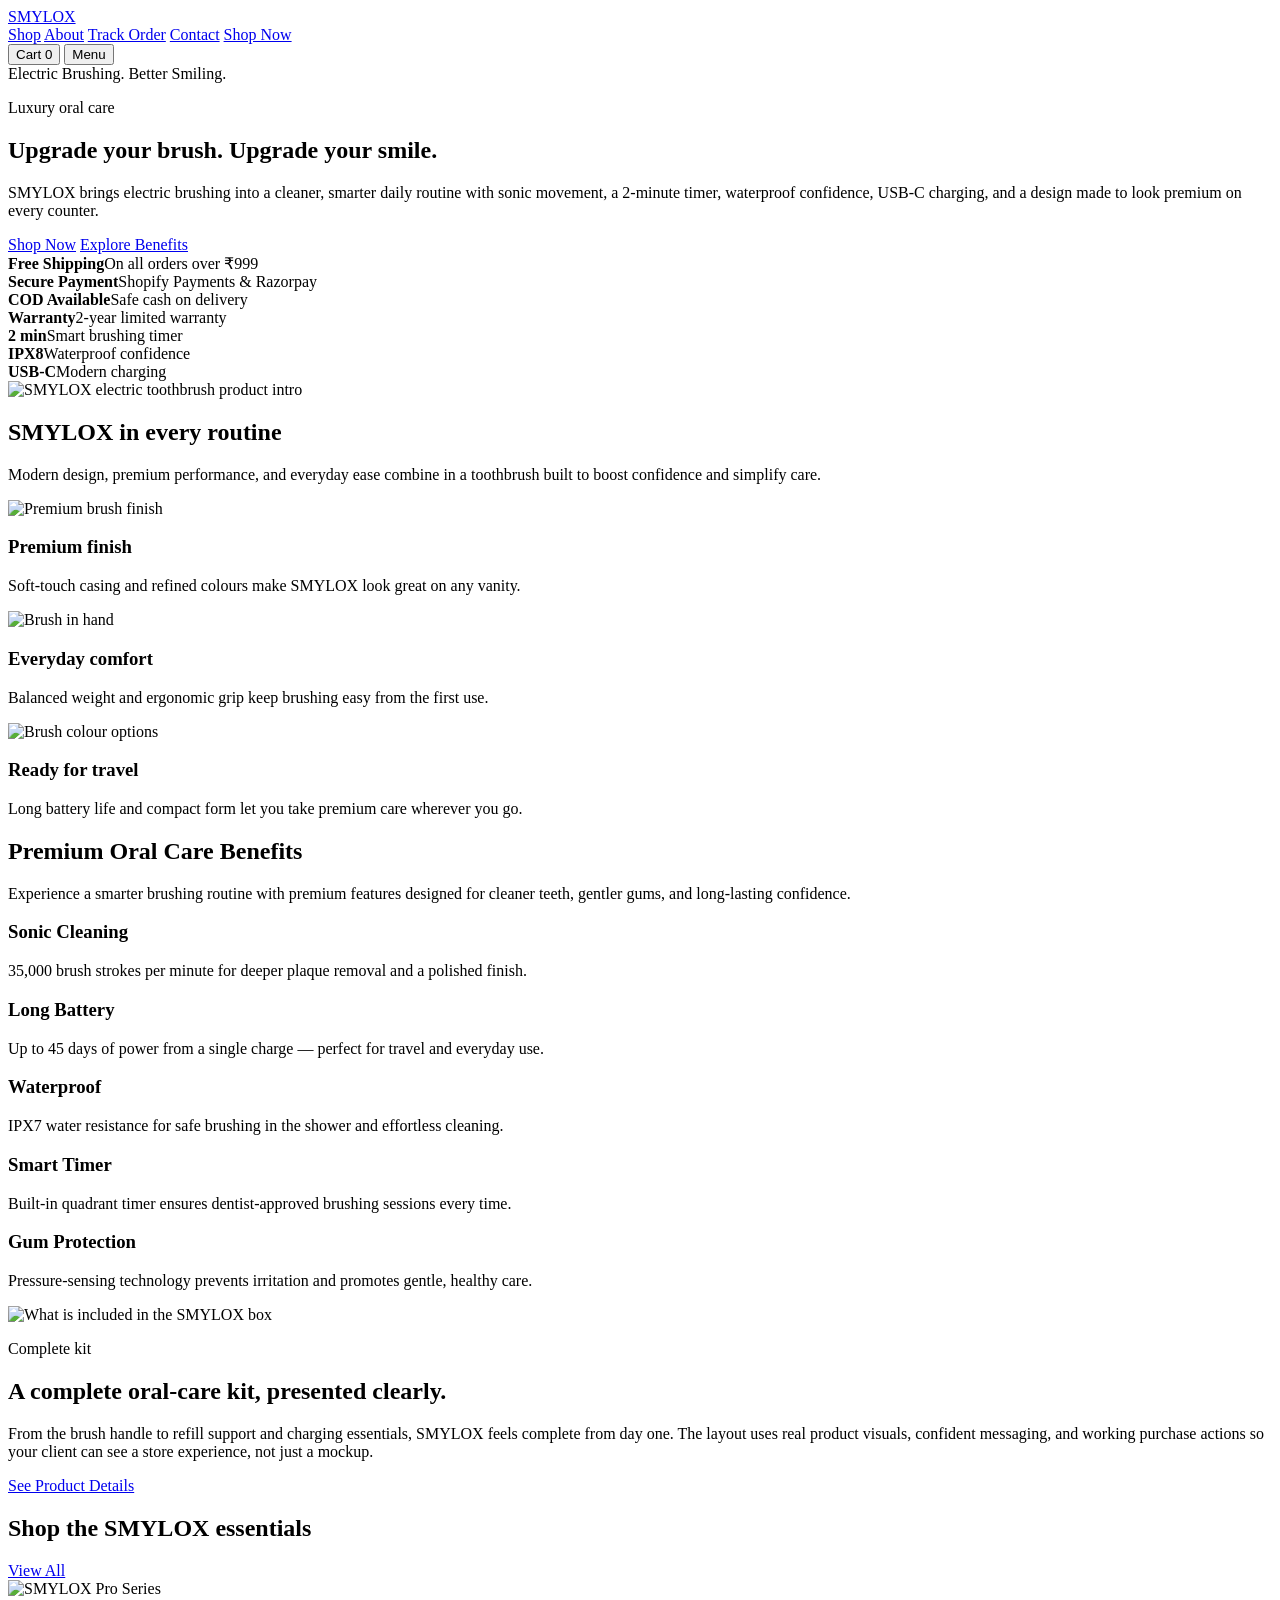
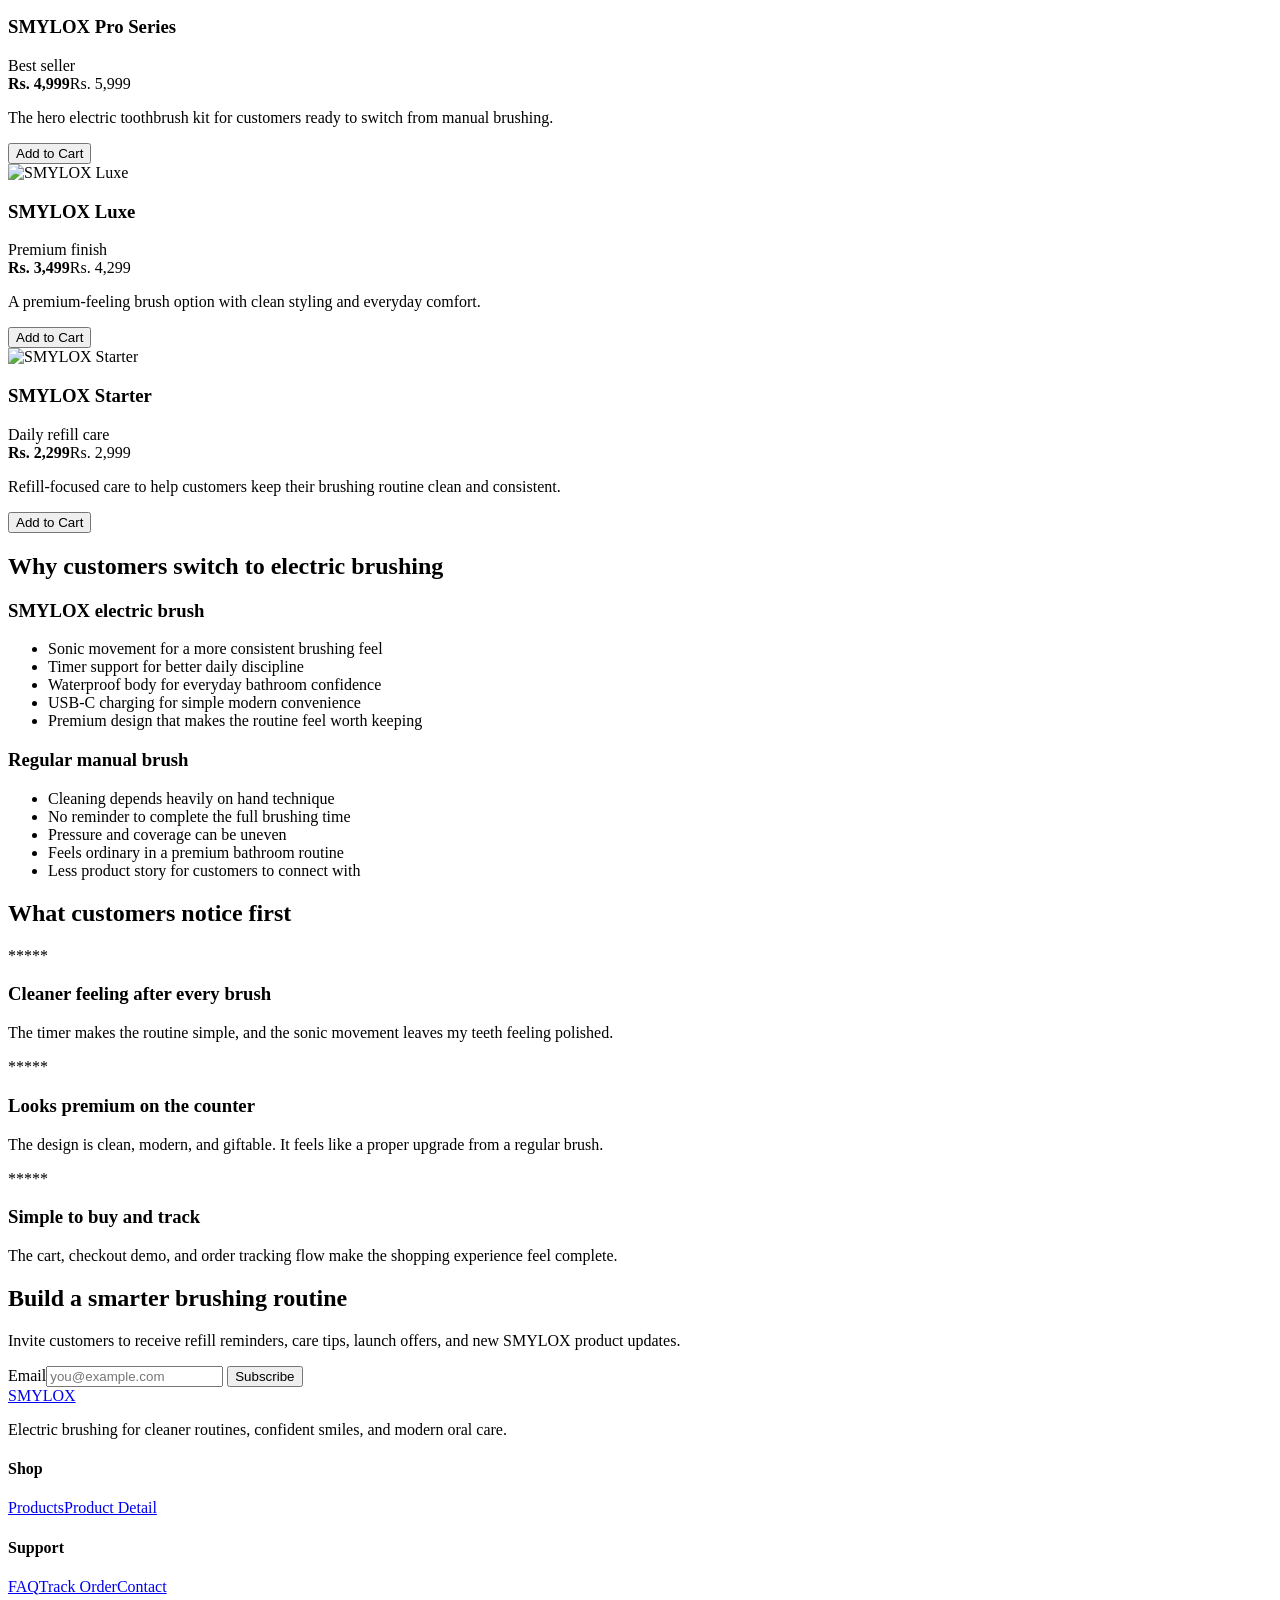
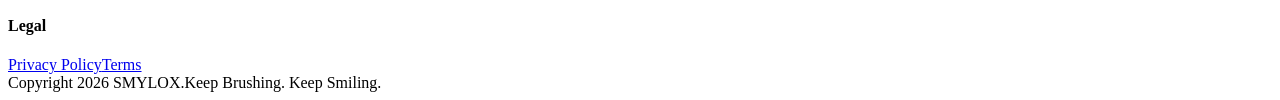
==== index.html @ 6e907a51 "Add files via upload" ====
<!DOCTYPE html>
<html lang="en">
<head>
  <meta charset="UTF-8" />
  <meta name="viewport" content="width=device-width, initial-scale=1.0" />
  <title>SMYLOX | Electric Brushing, Better Smiling</title>
  <meta name="description" content="Upgrade your brush with SMYLOX electric toothbrushes, sonic movement, waterproof confidence, USB-C charging, and premium everyday oral care." />
  <link rel="stylesheet" href="assets/css/style.css" />
</head>
<body>
  <header class="site-header">
    <div class="page-wrapper site-nav">
      <a class="logo" href="index.html">SMYLOX</a>
      <nav class="nav-links">
        <a href="shop.html">Shop</a>
        <a href="about.html">About</a>
        <a href="track-order.html">Track Order</a>
        <a href="contact.html">Contact</a>
        <a class="cta-button" href="shop.html">Shop Now</a>
      </nav>
      <div class="nav-actions">
        <button class="cart-button" type="button" data-open-cart aria-label="Open cart">Cart <span data-cart-count>0</span></button>
        <button class="menu-toggle" type="button" aria-label="Toggle navigation" aria-expanded="false">Menu</button>
      </div>
    </div>
  </header>

  <main class="page-wrapper">
    <section class="hero">
      <div>
        <div class="hero-kicker">Electric Brushing. Better Smiling.</div>
        <p class="eyebrow">Luxury oral care</p>
        <h1>Upgrade your brush. Upgrade your smile.</h1>
        <p>SMYLOX brings electric brushing into a cleaner, smarter daily routine with sonic movement, a 2-minute timer, waterproof confidence, USB-C charging, and a design made to look premium on every counter.</p>
        <div class="hero-actions">
          <a class="cta-button" href="shop.html">Shop Now</a>
          <a class="secondary-button" href="#benefits">Explore Benefits</a>
        </div>
        <div class="trust-bar">
          <div class="trust-item"><strong>Free Shipping</strong><span>On all orders over ₹999</span></div>
          <div class="trust-item"><strong>Secure Payment</strong><span>Shopify Payments & Razorpay</span></div>
          <div class="trust-item"><strong>COD Available</strong><span>Safe cash on delivery</span></div>
          <div class="trust-item"><strong>Warranty</strong><span>2-year limited warranty</span></div>
        </div>
        <div class="metric-strip">
          <div class="metric"><strong>2 min</strong><span>Smart brushing timer</span></div>
          <div class="metric"><strong>IPX8</strong><span>Waterproof confidence</span></div>
          <div class="metric"><strong>USB-C</strong><span>Modern charging</span></div>
        </div>
      </div>
      <div class="hero-media">
        <img src="https://www.smylox.in/cdn/shop/files/Product_intro.png?v=1767694511&width=1445" alt="SMYLOX electric toothbrush product intro" />
      </div>
    </section>

    <section class="featured-blocks">
      <div class="section-title">
        <h2>SMYLOX in every routine</h2>
        <p>Modern design, premium performance, and everyday ease combine in a toothbrush built to boost confidence and simplify care.</p>
      </div>
      <div class="feature-grid">
        <article class="feature-card">
          <img src="https://www.smylox.in/cdn/shop/files/Product_intro.png?v=1767694511&width=840" alt="Premium brush finish" />
          <div>
            <h3>Premium finish</h3>
            <p>Soft-touch casing and refined colours make SMYLOX look great on any vanity.</p>
          </div>
        </article>
        <article class="feature-card">
          <img src="https://www.smylox.in/cdn/shop/files/in_hand_black.png?v=1767985369&width=840" alt="Brush in hand" />
          <div>
            <h3>Everyday comfort</h3>
            <p>Balanced weight and ergonomic grip keep brushing easy from the first use.</p>
          </div>
        </article>
        <article class="feature-card">
          <img src="https://www.smylox.in/cdn/shop/files/colours.png?v=1767985369&width=840" alt="Brush colour options" />
          <div>
            <h3>Ready for travel</h3>
            <p>Long battery life and compact form let you take premium care wherever you go.</p>
          </div>
        </article>
      </div>
    </section>

    <section id="benefits">
      <div class="section-title">
        <h2>Premium Oral Care Benefits</h2>
        <p>Experience a smarter brushing routine with premium features designed for cleaner teeth, gentler gums, and long-lasting confidence.</p>
      </div>
      <div class="benefit-grid">
        <article class="benefit-card"><h3>Sonic Cleaning</h3><p>35,000 brush strokes per minute for deeper plaque removal and a polished finish.</p></article>
        <article class="benefit-card"><h3>Long Battery</h3><p>Up to 45 days of power from a single charge — perfect for travel and everyday use.</p></article>
        <article class="benefit-card"><h3>Waterproof</h3><p>IPX7 water resistance for safe brushing in the shower and effortless cleaning.</p></article>
        <article class="benefit-card"><h3>Smart Timer</h3><p>Built-in quadrant timer ensures dentist-approved brushing sessions every time.</p></article>
        <article class="benefit-card"><h3>Gum Protection</h3><p>Pressure-sensing technology prevents irritation and promotes gentle, healthy care.</p></article>
      </div>
    </section>

    <section>
      <div class="story-band">
        <img src="https://www.smylox.in/cdn/shop/files/what_is_in_the_box.png?v=1767985369&width=1100" alt="What is included in the SMYLOX box" />
        <div>
          <p class="eyebrow">Complete kit</p>
          <h2>A complete oral-care kit, presented clearly.</h2>
          <p>From the brush handle to refill support and charging essentials, SMYLOX feels complete from day one. The layout uses real product visuals, confident messaging, and working purchase actions so your client can see a store experience, not just a mockup.</p>
          <a class="cta-button" href="product.html">See Product Details</a>
        </div>
      </div>
    </section>

    <section>
      <div class="section-title">
        <h2>Shop the SMYLOX essentials</h2>
        <a class="secondary-button" href="shop.html">View All</a>
      </div>
      <div class="product-grid">
        <article class="product-card">
          <img src="https://www.smylox.in/cdn/shop/files/colours.png?v=1767985369&width=1100" alt="SMYLOX Pro Series" />
          <div class="product-content">
            <h3>SMYLOX Pro Series</h3>
            <span class="product-badge">Best seller</span>
            <div class="price"><strong>Rs. 4,999</strong><span>Rs. 5,999</span></div>
            <p>The hero electric toothbrush kit for customers ready to switch from manual brushing.</p>
            <button class="cta-button" type="button" data-add-to-cart="pro">Add to Cart</button>
          </div>
        </article>
        <article class="product-card">
          <img src="https://www.smylox.in/cdn/shop/files/in_hand_black.png?v=1767985369&width=1100" alt="SMYLOX Luxe" />
          <div class="product-content">
            <h3>SMYLOX Luxe</h3>
            <span class="product-badge">Premium finish</span>
            <div class="price"><strong>Rs. 3,499</strong><span>Rs. 4,299</span></div>
            <p>A premium-feeling brush option with clean styling and everyday comfort.</p>
            <button class="cta-button" type="button" data-add-to-cart="luxe">Add to Cart</button>
          </div>
        </article>
        <article class="product-card">
          <img src="https://www.smylox.in/cdn/shop/files/sonic_refills_white.png?v=1767985369&width=1100" alt="SMYLOX Starter" />
          <div class="product-content">
            <h3>SMYLOX Starter</h3>
            <span class="product-badge">Daily refill care</span>
            <div class="price"><strong>Rs. 2,299</strong><span>Rs. 2,999</span></div>
            <p>Refill-focused care to help customers keep their brushing routine clean and consistent.</p>
            <button class="cta-button" type="button" data-add-to-cart="starter">Add to Cart</button>
          </div>
        </article>
      </div>
    </section>

    <section>
      <div class="section-title"><h2>Why customers switch to electric brushing</h2></div>
      <div class="comparison-grid">
        <div class="comparison-card featured"><h3>SMYLOX electric brush</h3><ul><li>Sonic movement for a more consistent brushing feel</li><li>Timer support for better daily discipline</li><li>Waterproof body for everyday bathroom confidence</li><li>USB-C charging for simple modern convenience</li><li>Premium design that makes the routine feel worth keeping</li></ul></div>
        <div class="comparison-card light"><h3>Regular manual brush</h3><ul><li>Cleaning depends heavily on hand technique</li><li>No reminder to complete the full brushing time</li><li>Pressure and coverage can be uneven</li><li>Feels ordinary in a premium bathroom routine</li><li>Less product story for customers to connect with</li></ul></div>
      </div>
    </section>

    <section>
      <div class="section-title"><h2>What customers notice first</h2></div>
      <div class="review-grid">
        <article class="review-card"><div class="review-stars">*****</div><h3>Cleaner feeling after every brush</h3><p>The timer makes the routine simple, and the sonic movement leaves my teeth feeling polished.</p></article>
        <article class="review-card"><div class="review-stars">*****</div><h3>Looks premium on the counter</h3><p>The design is clean, modern, and giftable. It feels like a proper upgrade from a regular brush.</p></article>
        <article class="review-card"><div class="review-stars">*****</div><h3>Simple to buy and track</h3><p>The cart, checkout demo, and order tracking flow make the shopping experience feel complete.</p></article>
      </div>
    </section>

    <section class="newsletter-card">
      <div>
        <h2>Build a smarter brushing routine</h2>
        <p>Invite customers to receive refill reminders, care tips, launch offers, and new SMYLOX product updates.</p>
      </div>
      <form class="form-grid" data-newsletter-form>
        <label class="field">Email<input type="email" placeholder="you@example.com" required /></label>
        <button class="cta-button" type="submit">Subscribe</button>
      </form>
    </section>
  </main>

  <footer class="page-wrapper site-footer">
    <div class="footer-grid">
      <div><a class="logo" href="index.html">SMYLOX</a><p>Electric brushing for cleaner routines, confident smiles, and modern oral care.</p></div>
      <div><h4>Shop</h4><a class="footer-link" href="shop.html">Products</a><a class="footer-link" href="product-page.html">Product Detail</a></div>
      <div><h4>Support</h4><a class="footer-link" href="faq.html">FAQ</a><a class="footer-link" href="track-order.html">Track Order</a><a class="footer-link" href="contact.html">Contact</a></div>
      <div><h4>Legal</h4><a class="footer-link" href="privacy-policy.html">Privacy Policy</a><a class="footer-link" href="terms-conditions.html">Terms</a></div>
    </div>
    <div class="footer-bottom"><span>Copyright 2026 SMYLOX.</span><span>Keep Brushing. Keep Smiling.</span></div>
  </footer>

  <script src="assets/js/main.js"></script>
</body>
</html>
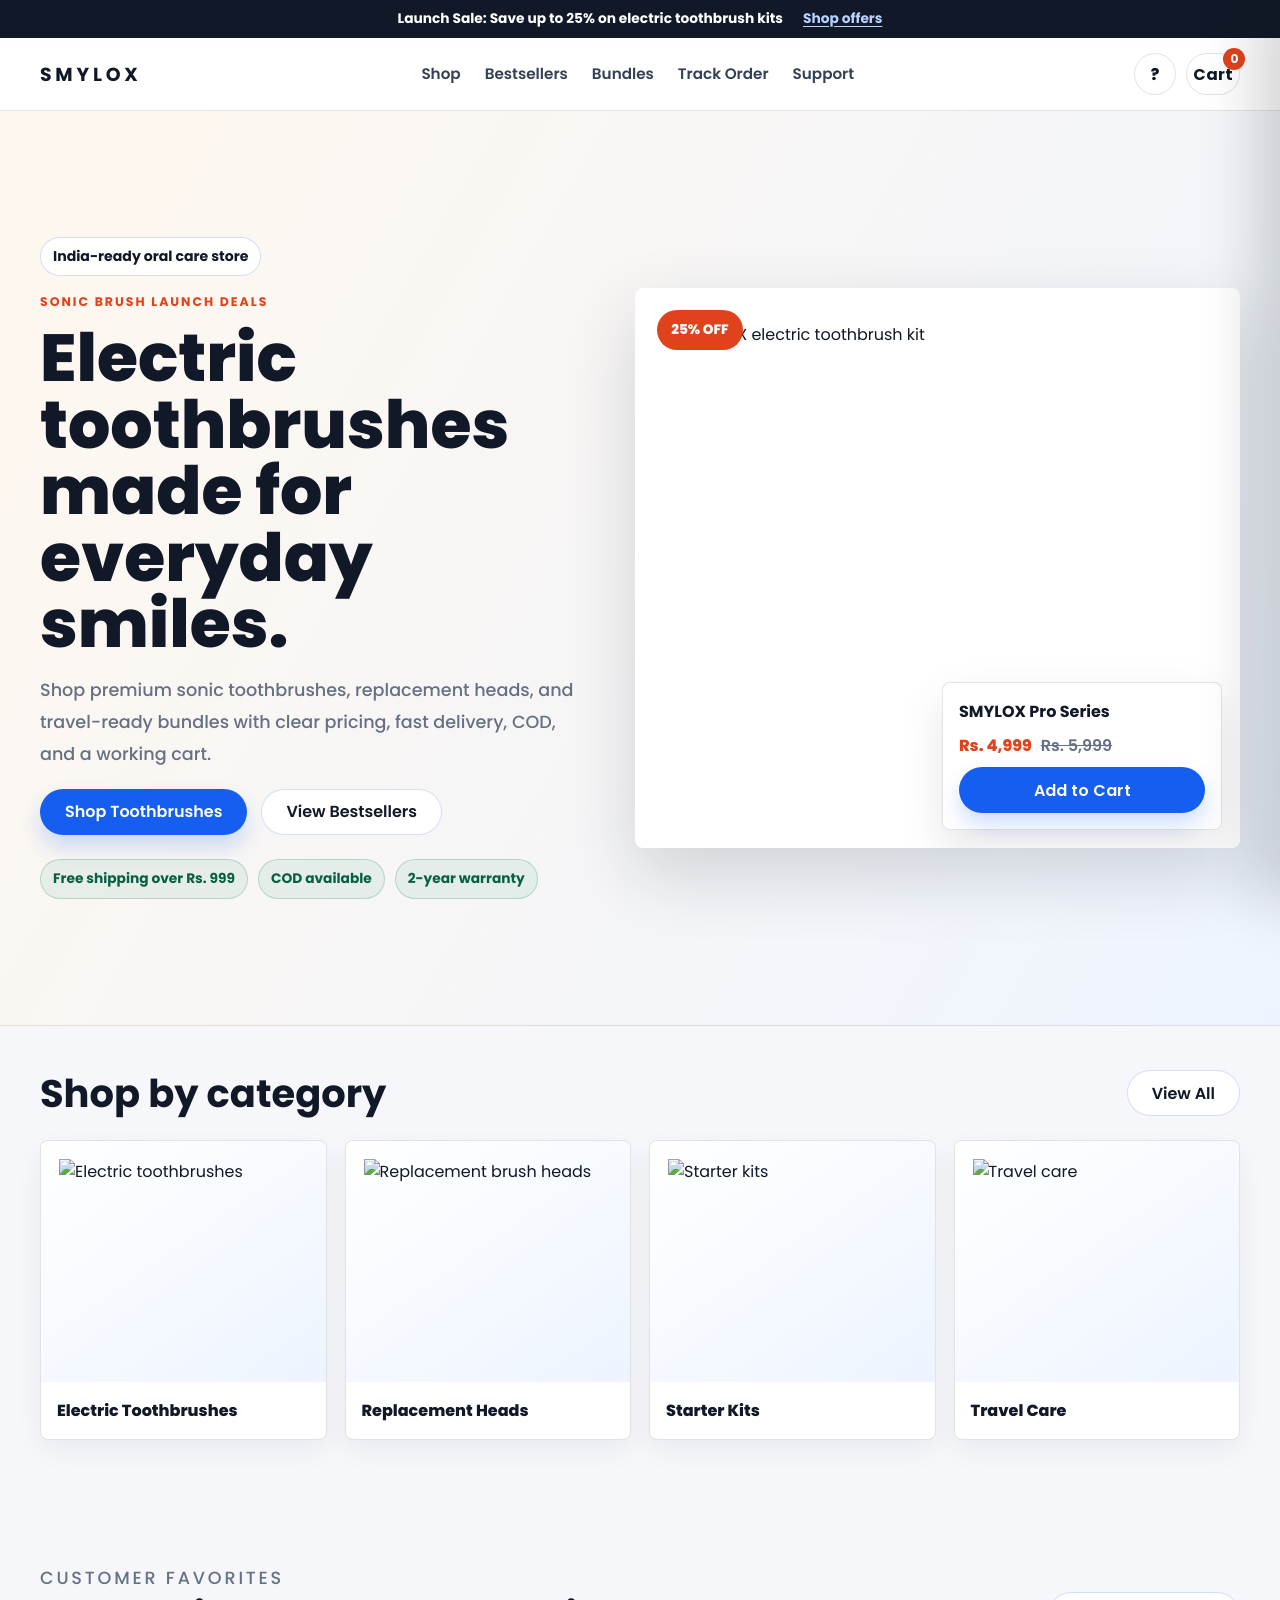
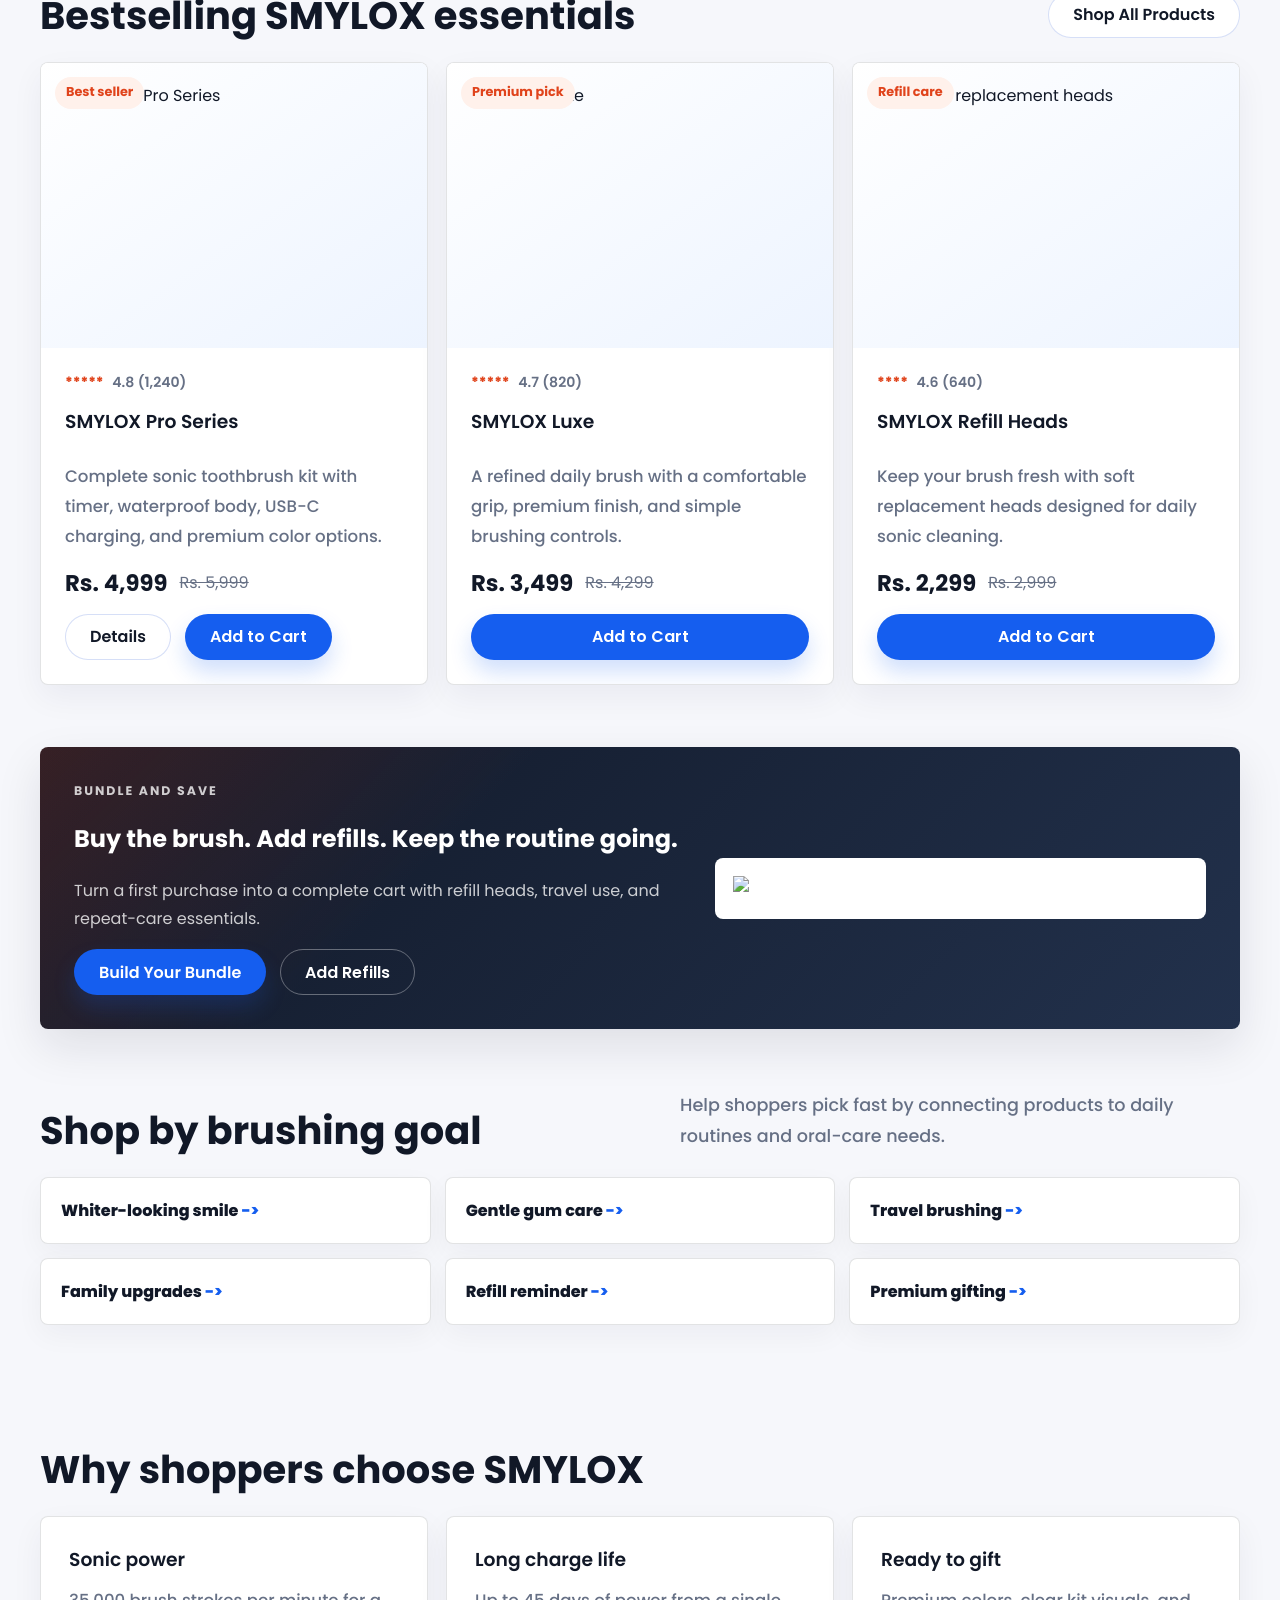
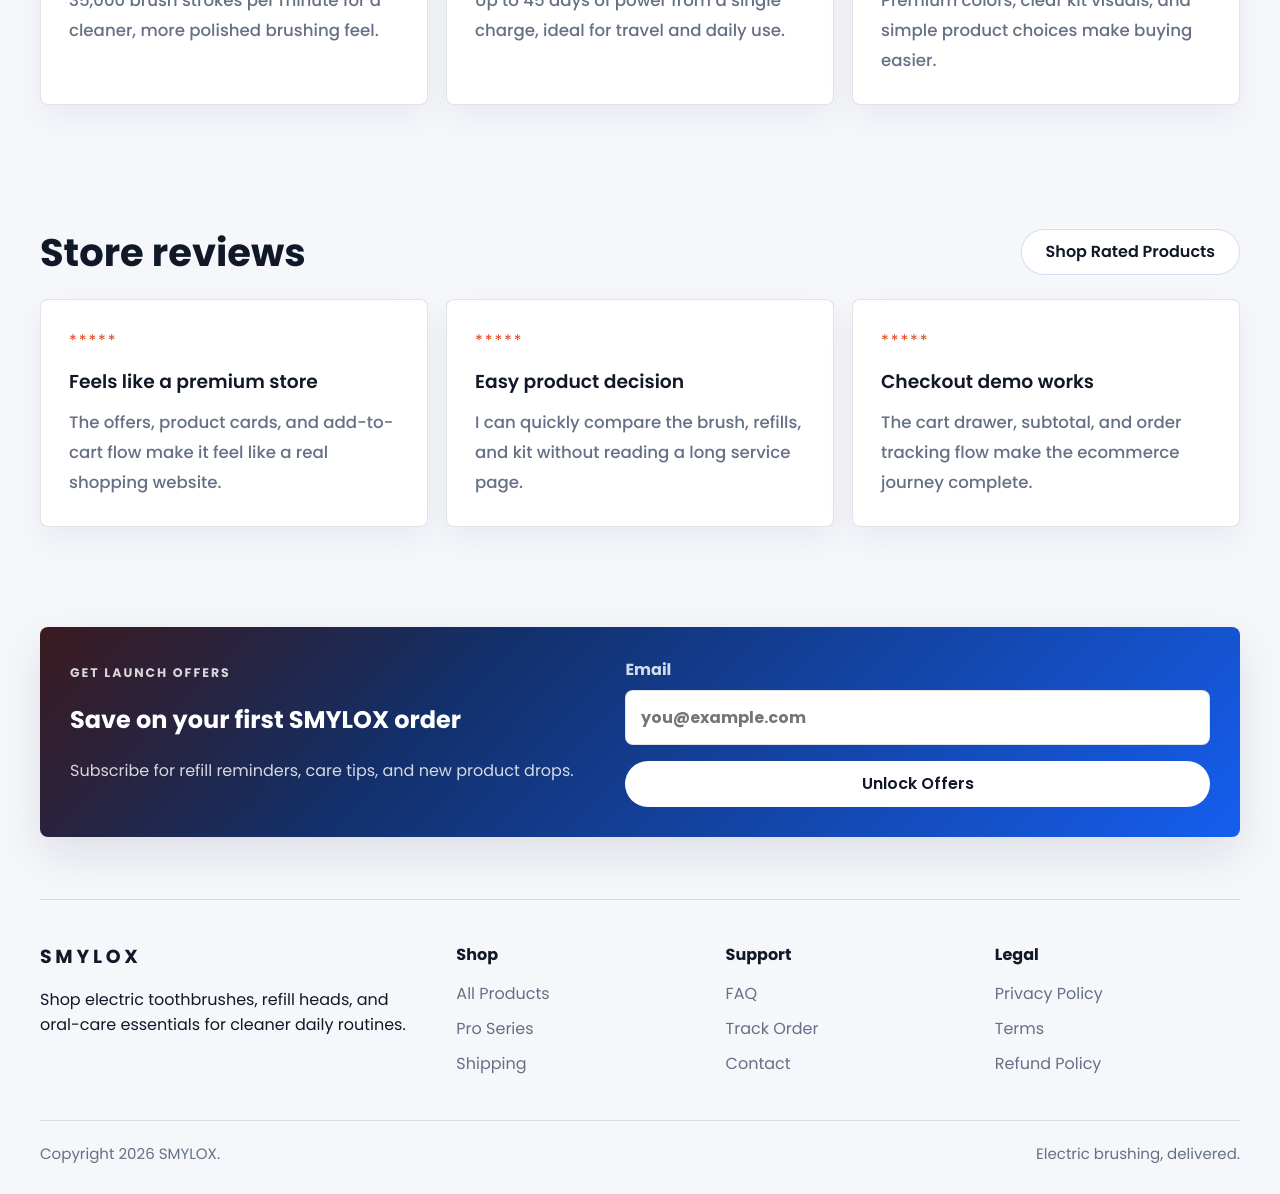
==== commit cc5478a0: "Redesign SMYLOX as ecommerce storefront" ====
--- a/index.html
+++ b/index.html
@@ -3,188 +3,214 @@
 <head>
   <meta charset="UTF-8" />
   <meta name="viewport" content="width=device-width, initial-scale=1.0" />
-  <title>SMYLOX | Electric Brushing, Better Smiling</title>
-  <meta name="description" content="Upgrade your brush with SMYLOX electric toothbrushes, sonic movement, waterproof confidence, USB-C charging, and premium everyday oral care." />
+  <title>SMYLOX | Electric Toothbrush Store</title>
+  <meta name="description" content="Shop SMYLOX electric toothbrushes, refill heads, bundles, and daily oral-care essentials with fast shipping, COD, offers, and a working cart." />
   <link rel="stylesheet" href="assets/css/style.css" />
 </head>
 <body>
+  <div class="promo-strip">
+    <div class="page-wrapper promo-inner">
+      <span>Launch Sale: Save up to 25% on electric toothbrush kits</span>
+      <a href="shop.html">Shop offers</a>
+    </div>
+  </div>
+
   <header class="site-header">
     <div class="page-wrapper site-nav">
       <a class="logo" href="index.html">SMYLOX</a>
       <nav class="nav-links">
         <a href="shop.html">Shop</a>
-        <a href="about.html">About</a>
+        <a href="#bestsellers">Bestsellers</a>
+        <a href="#bundles">Bundles</a>
         <a href="track-order.html">Track Order</a>
-        <a href="contact.html">Contact</a>
-        <a class="cta-button" href="shop.html">Shop Now</a>
+        <a href="contact.html">Support</a>
       </nav>
       <div class="nav-actions">
+        <a class="nav-icon-link" href="faq.html" aria-label="Help">?</a>
         <button class="cart-button" type="button" data-open-cart aria-label="Open cart">Cart <span data-cart-count>0</span></button>
         <button class="menu-toggle" type="button" aria-label="Toggle navigation" aria-expanded="false">Menu</button>
       </div>
     </div>
   </header>
 
-  <main class="page-wrapper">
-    <section class="hero">
-      <div>
-        <div class="hero-kicker">Electric Brushing. Better Smiling.</div>
-        <p class="eyebrow">Luxury oral care</p>
-        <h1>Upgrade your brush. Upgrade your smile.</h1>
-        <p>SMYLOX brings electric brushing into a cleaner, smarter daily routine with sonic movement, a 2-minute timer, waterproof confidence, USB-C charging, and a design made to look premium on every counter.</p>
-        <div class="hero-actions">
-          <a class="cta-button" href="shop.html">Shop Now</a>
-          <a class="secondary-button" href="#benefits">Explore Benefits</a>
-        </div>
-        <div class="trust-bar">
-          <div class="trust-item"><strong>Free Shipping</strong><span>On all orders over ₹999</span></div>
-          <div class="trust-item"><strong>Secure Payment</strong><span>Shopify Payments & Razorpay</span></div>
-          <div class="trust-item"><strong>COD Available</strong><span>Safe cash on delivery</span></div>
-          <div class="trust-item"><strong>Warranty</strong><span>2-year limited warranty</span></div>
-        </div>
-        <div class="metric-strip">
-          <div class="metric"><strong>2 min</strong><span>Smart brushing timer</span></div>
-          <div class="metric"><strong>IPX8</strong><span>Waterproof confidence</span></div>
-          <div class="metric"><strong>USB-C</strong><span>Modern charging</span></div>
-        </div>
-      </div>
-      <div class="hero-media">
-        <img src="https://www.smylox.in/cdn/shop/files/Product_intro.png?v=1767694511&width=1445" alt="SMYLOX electric toothbrush product intro" />
+  <main>
+    <section class="store-hero">
+      <div class="page-wrapper store-hero-grid">
+        <div class="store-hero-copy">
+          <div class="hero-kicker">India-ready oral care store</div>
+          <p class="eyebrow">Sonic brush launch deals</p>
+          <h1>Electric toothbrushes made for everyday smiles.</h1>
+          <p>Shop premium sonic toothbrushes, replacement heads, and travel-ready bundles with clear pricing, fast delivery, COD, and a working cart.</p>
+          <div class="hero-actions">
+            <a class="cta-button" href="shop.html">Shop Toothbrushes</a>
+            <a class="secondary-button" href="#bestsellers">View Bestsellers</a>
+          </div>
+          <div class="store-perks" aria-label="Store perks">
+            <span>Free shipping over Rs. 999</span>
+            <span>COD available</span>
+            <span>2-year warranty</span>
+          </div>
+        </div>
+        <div class="store-hero-media">
+          <span class="sale-tag">25% OFF</span>
+          <img src="https://www.smylox.in/cdn/shop/files/Product_intro.png?v=1767694511&width=1445" alt="SMYLOX electric toothbrush kit" />
+          <div class="hero-product-card">
+            <strong>SMYLOX Pro Series</strong>
+            <span>Rs. 4,999 <s>Rs. 5,999</s></span>
+            <button class="cta-button" type="button" data-add-to-cart="pro">Add to Cart</button>
+          </div>
+        </div>
       </div>
     </section>
 
-    <section class="featured-blocks">
-      <div class="section-title">
-        <h2>SMYLOX in every routine</h2>
-        <p>Modern design, premium performance, and everyday ease combine in a toothbrush built to boost confidence and simplify care.</p>
-      </div>
-      <div class="feature-grid">
-        <article class="feature-card">
-          <img src="https://www.smylox.in/cdn/shop/files/Product_intro.png?v=1767694511&width=840" alt="Premium brush finish" />
+    <div class="page-wrapper">
+      <section class="category-section">
+        <div class="section-title">
+          <h2>Shop by category</h2>
+          <a class="secondary-button" href="shop.html">View All</a>
+        </div>
+        <div class="category-grid">
+          <a class="category-card" href="shop.html">
+            <img src="https://www.smylox.in/cdn/shop/files/colours.png?v=1767985369&width=720" alt="Electric toothbrushes" />
+            <span>Electric Toothbrushes</span>
+          </a>
+          <a class="category-card" href="shop.html">
+            <img src="https://www.smylox.in/cdn/shop/files/sonic_refills_white.png?v=1767985369&width=720" alt="Replacement brush heads" />
+            <span>Replacement Heads</span>
+          </a>
+          <a class="category-card" href="product-page.html">
+            <img src="https://www.smylox.in/cdn/shop/files/what_is_in_the_box.png?v=1767985369&width=720" alt="Starter kits" />
+            <span>Starter Kits</span>
+          </a>
+          <a class="category-card" href="shop.html">
+            <img src="https://www.smylox.in/cdn/shop/files/in_hand_black.png?v=1767985369&width=720" alt="Travel care" />
+            <span>Travel Care</span>
+          </a>
+        </div>
+      </section>
+
+      <section id="bestsellers">
+        <div class="section-title">
           <div>
-            <h3>Premium finish</h3>
-            <p>Soft-touch casing and refined colours make SMYLOX look great on any vanity.</p>
-          </div>
-        </article>
-        <article class="feature-card">
-          <img src="https://www.smylox.in/cdn/shop/files/in_hand_black.png?v=1767985369&width=840" alt="Brush in hand" />
-          <div>
-            <h3>Everyday comfort</h3>
-            <p>Balanced weight and ergonomic grip keep brushing easy from the first use.</p>
-          </div>
-        </article>
-        <article class="feature-card">
-          <img src="https://www.smylox.in/cdn/shop/files/colours.png?v=1767985369&width=840" alt="Brush colour options" />
-          <div>
-            <h3>Ready for travel</h3>
-            <p>Long battery life and compact form let you take premium care wherever you go.</p>
-          </div>
-        </article>
-      </div>
-    </section>
-
-    <section id="benefits">
-      <div class="section-title">
-        <h2>Premium Oral Care Benefits</h2>
-        <p>Experience a smarter brushing routine with premium features designed for cleaner teeth, gentler gums, and long-lasting confidence.</p>
-      </div>
-      <div class="benefit-grid">
-        <article class="benefit-card"><h3>Sonic Cleaning</h3><p>35,000 brush strokes per minute for deeper plaque removal and a polished finish.</p></article>
-        <article class="benefit-card"><h3>Long Battery</h3><p>Up to 45 days of power from a single charge — perfect for travel and everyday use.</p></article>
-        <article class="benefit-card"><h3>Waterproof</h3><p>IPX7 water resistance for safe brushing in the shower and effortless cleaning.</p></article>
-        <article class="benefit-card"><h3>Smart Timer</h3><p>Built-in quadrant timer ensures dentist-approved brushing sessions every time.</p></article>
-        <article class="benefit-card"><h3>Gum Protection</h3><p>Pressure-sensing technology prevents irritation and promotes gentle, healthy care.</p></article>
-      </div>
-    </section>
-
-    <section>
-      <div class="story-band">
-        <img src="https://www.smylox.in/cdn/shop/files/what_is_in_the_box.png?v=1767985369&width=1100" alt="What is included in the SMYLOX box" />
+            <p class="eyebrow">Customer favorites</p>
+            <h2>Bestselling SMYLOX essentials</h2>
+          </div>
+          <a class="secondary-button" href="shop.html">Shop All Products</a>
+        </div>
+        <div class="product-grid ecommerce-grid">
+          <article class="product-card ecommerce-card">
+            <div class="product-image-wrap">
+              <span class="product-badge">Best seller</span>
+              <img src="https://www.smylox.in/cdn/shop/files/colours.png?v=1767985369&width=1100" alt="SMYLOX Pro Series" />
+            </div>
+            <div class="product-content">
+              <div class="rating-row">***** <span>4.8 (1,240)</span></div>
+              <h3>SMYLOX Pro Series</h3>
+              <p>Complete sonic toothbrush kit with timer, waterproof body, USB-C charging, and premium color options.</p>
+              <div class="price"><strong>Rs. 4,999</strong><span>Rs. 5,999</span></div>
+              <div class="button-row">
+                <a class="secondary-button" href="product-page.html">Details</a>
+                <button class="cta-button" type="button" data-add-to-cart="pro">Add to Cart</button>
+              </div>
+            </div>
+          </article>
+          <article class="product-card ecommerce-card">
+            <div class="product-image-wrap">
+              <span class="product-badge">Premium pick</span>
+              <img src="https://www.smylox.in/cdn/shop/files/in_hand_black.png?v=1767985369&width=1100" alt="SMYLOX Luxe" />
+            </div>
+            <div class="product-content">
+              <div class="rating-row">***** <span>4.7 (820)</span></div>
+              <h3>SMYLOX Luxe</h3>
+              <p>A refined daily brush with a comfortable grip, premium finish, and simple brushing controls.</p>
+              <div class="price"><strong>Rs. 3,499</strong><span>Rs. 4,299</span></div>
+              <button class="cta-button" type="button" data-add-to-cart="luxe">Add to Cart</button>
+            </div>
+          </article>
+          <article class="product-card ecommerce-card">
+            <div class="product-image-wrap">
+              <span class="product-badge">Refill care</span>
+              <img src="https://www.smylox.in/cdn/shop/files/sonic_refills_white.png?v=1767985369&width=1100" alt="SMYLOX replacement heads" />
+            </div>
+            <div class="product-content">
+              <div class="rating-row">**** <span>4.6 (640)</span></div>
+              <h3>SMYLOX Refill Heads</h3>
+              <p>Keep your brush fresh with soft replacement heads designed for daily sonic cleaning.</p>
+              <div class="price"><strong>Rs. 2,299</strong><span>Rs. 2,999</span></div>
+              <button class="cta-button" type="button" data-add-to-cart="starter">Add to Cart</button>
+            </div>
+          </article>
+        </div>
+      </section>
+
+      <section class="deal-band" id="bundles">
         <div>
-          <p class="eyebrow">Complete kit</p>
-          <h2>A complete oral-care kit, presented clearly.</h2>
-          <p>From the brush handle to refill support and charging essentials, SMYLOX feels complete from day one. The layout uses real product visuals, confident messaging, and working purchase actions so your client can see a store experience, not just a mockup.</p>
-          <a class="cta-button" href="product.html">See Product Details</a>
-        </div>
-      </div>
-    </section>
-
-    <section>
-      <div class="section-title">
-        <h2>Shop the SMYLOX essentials</h2>
-        <a class="secondary-button" href="shop.html">View All</a>
-      </div>
-      <div class="product-grid">
-        <article class="product-card">
-          <img src="https://www.smylox.in/cdn/shop/files/colours.png?v=1767985369&width=1100" alt="SMYLOX Pro Series" />
-          <div class="product-content">
-            <h3>SMYLOX Pro Series</h3>
-            <span class="product-badge">Best seller</span>
-            <div class="price"><strong>Rs. 4,999</strong><span>Rs. 5,999</span></div>
-            <p>The hero electric toothbrush kit for customers ready to switch from manual brushing.</p>
-            <button class="cta-button" type="button" data-add-to-cart="pro">Add to Cart</button>
-          </div>
-        </article>
-        <article class="product-card">
-          <img src="https://www.smylox.in/cdn/shop/files/in_hand_black.png?v=1767985369&width=1100" alt="SMYLOX Luxe" />
-          <div class="product-content">
-            <h3>SMYLOX Luxe</h3>
-            <span class="product-badge">Premium finish</span>
-            <div class="price"><strong>Rs. 3,499</strong><span>Rs. 4,299</span></div>
-            <p>A premium-feeling brush option with clean styling and everyday comfort.</p>
-            <button class="cta-button" type="button" data-add-to-cart="luxe">Add to Cart</button>
-          </div>
-        </article>
-        <article class="product-card">
-          <img src="https://www.smylox.in/cdn/shop/files/sonic_refills_white.png?v=1767985369&width=1100" alt="SMYLOX Starter" />
-          <div class="product-content">
-            <h3>SMYLOX Starter</h3>
-            <span class="product-badge">Daily refill care</span>
-            <div class="price"><strong>Rs. 2,299</strong><span>Rs. 2,999</span></div>
-            <p>Refill-focused care to help customers keep their brushing routine clean and consistent.</p>
-            <button class="cta-button" type="button" data-add-to-cart="starter">Add to Cart</button>
-          </div>
-        </article>
-      </div>
-    </section>
-
-    <section>
-      <div class="section-title"><h2>Why customers switch to electric brushing</h2></div>
-      <div class="comparison-grid">
-        <div class="comparison-card featured"><h3>SMYLOX electric brush</h3><ul><li>Sonic movement for a more consistent brushing feel</li><li>Timer support for better daily discipline</li><li>Waterproof body for everyday bathroom confidence</li><li>USB-C charging for simple modern convenience</li><li>Premium design that makes the routine feel worth keeping</li></ul></div>
-        <div class="comparison-card light"><h3>Regular manual brush</h3><ul><li>Cleaning depends heavily on hand technique</li><li>No reminder to complete the full brushing time</li><li>Pressure and coverage can be uneven</li><li>Feels ordinary in a premium bathroom routine</li><li>Less product story for customers to connect with</li></ul></div>
-      </div>
-    </section>
-
-    <section>
-      <div class="section-title"><h2>What customers notice first</h2></div>
-      <div class="review-grid">
-        <article class="review-card"><div class="review-stars">*****</div><h3>Cleaner feeling after every brush</h3><p>The timer makes the routine simple, and the sonic movement leaves my teeth feeling polished.</p></article>
-        <article class="review-card"><div class="review-stars">*****</div><h3>Looks premium on the counter</h3><p>The design is clean, modern, and giftable. It feels like a proper upgrade from a regular brush.</p></article>
-        <article class="review-card"><div class="review-stars">*****</div><h3>Simple to buy and track</h3><p>The cart, checkout demo, and order tracking flow make the shopping experience feel complete.</p></article>
-      </div>
-    </section>
-
-    <section class="newsletter-card">
-      <div>
-        <h2>Build a smarter brushing routine</h2>
-        <p>Invite customers to receive refill reminders, care tips, launch offers, and new SMYLOX product updates.</p>
-      </div>
-      <form class="form-grid" data-newsletter-form>
-        <label class="field">Email<input type="email" placeholder="you@example.com" required /></label>
-        <button class="cta-button" type="submit">Subscribe</button>
-      </form>
-    </section>
+          <p class="eyebrow">Bundle and save</p>
+          <h2>Buy the brush. Add refills. Keep the routine going.</h2>
+          <p>Turn a first purchase into a complete cart with refill heads, travel use, and repeat-care essentials.</p>
+          <div class="hero-actions">
+            <a class="cta-button" href="shop.html">Build Your Bundle</a>
+            <button class="secondary-button" type="button" data-add-to-cart="starter">Add Refills</button>
+          </div>
+        </div>
+        <img src="https://www.smylox.in/cdn/shop/files/what_is_in_the_box.png?v=1767985369&width=1100" alt="SMYLOX kit bundle" />
+      </section>
+
+      <section>
+        <div class="section-title">
+          <h2>Shop by brushing goal</h2>
+          <p>Help shoppers pick fast by connecting products to daily routines and oral-care needs.</p>
+        </div>
+        <div class="concern-grid">
+          <a href="shop.html">Whiter-looking smile</a>
+          <a href="shop.html">Gentle gum care</a>
+          <a href="shop.html">Travel brushing</a>
+          <a href="shop.html">Family upgrades</a>
+          <a href="shop.html">Refill reminder</a>
+          <a href="shop.html">Premium gifting</a>
+        </div>
+      </section>
+
+      <section>
+        <div class="section-title"><h2>Why shoppers choose SMYLOX</h2></div>
+        <div class="benefit-grid">
+          <article class="benefit-card"><h3>Sonic power</h3><p>35,000 brush strokes per minute for a cleaner, more polished brushing feel.</p></article>
+          <article class="benefit-card"><h3>Long charge life</h3><p>Up to 45 days of power from a single charge, ideal for travel and daily use.</p></article>
+          <article class="benefit-card"><h3>Ready to gift</h3><p>Premium colors, clear kit visuals, and simple product choices make buying easier.</p></article>
+        </div>
+      </section>
+
+      <section>
+        <div class="section-title"><h2>Store reviews</h2><a class="secondary-button" href="shop.html">Shop Rated Products</a></div>
+        <div class="review-grid">
+          <article class="review-card"><div class="review-stars">*****</div><h3>Feels like a premium store</h3><p>The offers, product cards, and add-to-cart flow make it feel like a real shopping website.</p></article>
+          <article class="review-card"><div class="review-stars">*****</div><h3>Easy product decision</h3><p>I can quickly compare the brush, refills, and kit without reading a long service page.</p></article>
+          <article class="review-card"><div class="review-stars">*****</div><h3>Checkout demo works</h3><p>The cart drawer, subtotal, and order tracking flow make the ecommerce journey complete.</p></article>
+        </div>
+      </section>
+
+      <section class="newsletter-card">
+        <div>
+          <p class="eyebrow">Get launch offers</p>
+          <h2>Save on your first SMYLOX order</h2>
+          <p>Subscribe for refill reminders, care tips, and new product drops.</p>
+        </div>
+        <form class="form-grid" data-newsletter-form>
+          <label class="field">Email<input type="email" placeholder="you@example.com" required /></label>
+          <button class="cta-button" type="submit">Unlock Offers</button>
+        </form>
+      </section>
+    </div>
   </main>
 
   <footer class="page-wrapper site-footer">
     <div class="footer-grid">
-      <div><a class="logo" href="index.html">SMYLOX</a><p>Electric brushing for cleaner routines, confident smiles, and modern oral care.</p></div>
-      <div><h4>Shop</h4><a class="footer-link" href="shop.html">Products</a><a class="footer-link" href="product-page.html">Product Detail</a></div>
+      <div><a class="logo" href="index.html">SMYLOX</a><p>Shop electric toothbrushes, refill heads, and oral-care essentials for cleaner daily routines.</p></div>
+      <div><h4>Shop</h4><a class="footer-link" href="shop.html">All Products</a><a class="footer-link" href="product-page.html">Pro Series</a><a class="footer-link" href="shipping-policy.html">Shipping</a></div>
       <div><h4>Support</h4><a class="footer-link" href="faq.html">FAQ</a><a class="footer-link" href="track-order.html">Track Order</a><a class="footer-link" href="contact.html">Contact</a></div>
-      <div><h4>Legal</h4><a class="footer-link" href="privacy-policy.html">Privacy Policy</a><a class="footer-link" href="terms-conditions.html">Terms</a></div>
-    </div>
-    <div class="footer-bottom"><span>Copyright 2026 SMYLOX.</span><span>Keep Brushing. Keep Smiling.</span></div>
+      <div><h4>Legal</h4><a class="footer-link" href="privacy-policy.html">Privacy Policy</a><a class="footer-link" href="terms-conditions.html">Terms</a><a class="footer-link" href="refund-policy.html">Refund Policy</a></div>
+    </div>
+    <div class="footer-bottom"><span>Copyright 2026 SMYLOX.</span><span>Electric brushing, delivered.</span></div>
   </footer>
 
   <script src="assets/js/main.js"></script>
--- a/assets/css/style.css
+++ b/assets/css/style.css
@@ -0,0 +1,1360 @@
+@import url('https://fonts.googleapis.com/css2?family=Poppins:wght@400;500;600;700;800;900&display=swap');
+
+:root {
+  --bg: #f6f7fb;
+  --surface: #ffffff;
+  --ink: #111827;
+  --ink-2: #22314c;
+  --muted: #667085;
+  --line: rgba(17, 24, 39, 0.12);
+  --primary: #155eef;
+  --primary-dark: #00359e;
+  --accent: #e0431b;
+  --accent-soft: #fff1eb;
+  --blue-soft: #edf4ff;
+  --cream: #fff7ed;
+  --soft: #f7f9ff;
+  --green: #0f8f61;
+  --shadow: 0 18px 46px rgba(17, 24, 39, 0.1);
+  --shadow-strong: 0 26px 70px rgba(17, 24, 39, 0.16);
+}
+
+* {
+  box-sizing: border-box;
+}
+
+html {
+  scroll-behavior: smooth;
+}
+
+body {
+  margin: 0;
+  background: var(--bg);
+  color: var(--ink);
+  font-family: 'Poppins', Arial, sans-serif;
+  font-size: 16px;
+  text-rendering: geometricPrecision;
+}
+
+h1, h2, h3, h4, h5, h6 {
+  font-weight: 700;
+  letter-spacing: 0;
+}
+
+p, li, label, button, input, select, textarea {
+  font-size: 1rem;
+}
+
+::selection {
+  background: var(--primary);
+  color: #ffffff;
+}
+
+img {
+  display: block;
+  max-width: 100%;
+}
+
+a {
+  color: inherit;
+  text-decoration: none;
+}
+
+button,
+input,
+select,
+textarea {
+  font: inherit;
+}
+
+button {
+  cursor: pointer;
+}
+
+.page-wrapper {
+  width: min(1200px, calc(100% - 32px));
+  margin: 0 auto;
+}
+
+.site-header {
+  position: sticky;
+  top: 0;
+  z-index: 30;
+  border-bottom: 1px solid var(--line);
+  background: rgba(255, 255, 255, 0.94);
+  backdrop-filter: blur(16px);
+}
+
+.promo-strip + .site-header {
+  top: 38px;
+}
+
+.site-nav {
+  display: flex;
+  align-items: center;
+  justify-content: space-between;
+  min-height: 72px;
+  gap: 24px;
+}
+
+.logo {
+  font-size: 1.18rem;
+  font-weight: 700;
+  letter-spacing: 0.2em;
+  color: var(--ink);
+}
+
+.nav-links {
+  display: flex;
+  align-items: center;
+  gap: 24px;
+  color: #344054;
+  font-size: 0.95rem;
+  font-weight: 600;
+}
+
+.nav-links a:hover,
+.footer-link:hover {
+  color: var(--primary);
+}
+
+.nav-actions {
+  display: flex;
+  align-items: center;
+  gap: 10px;
+}
+
+.menu-toggle,
+.cart-button,
+.icon-button {
+  display: inline-grid;
+  min-width: 42px;
+  height: 42px;
+  place-items: center;
+  border: 1px solid var(--line);
+  border-radius: 999px;
+  background: var(--surface);
+  color: var(--ink);
+  font-weight: 700;
+}
+
+.menu-toggle {
+  display: none;
+}
+
+.cart-button {
+  position: relative;
+}
+
+.nav-icon-link {
+  display: inline-grid;
+  width: 42px;
+  height: 42px;
+  place-items: center;
+  border: 1px solid var(--line);
+  border-radius: 999px;
+  background: var(--surface);
+  color: var(--ink);
+  font-weight: 800;
+}
+
+.cart-button span {
+  position: absolute;
+  top: -6px;
+  right: -6px;
+  display: grid;
+  min-width: 22px;
+  height: 22px;
+  place-items: center;
+  border-radius: 999px;
+  background: var(--accent);
+  color: white;
+  font-size: 0.75rem;
+  font-weight: 700;
+}
+
+.cta-button,
+.secondary-button {
+  display: inline-flex;
+  align-items: center;
+  justify-content: center;
+  min-height: 46px;
+  border-radius: 999px;
+  border: 1px solid transparent;
+  padding: 0 24px;
+  font-weight: 600;
+  letter-spacing: 0;
+  transition: transform 0.2s ease, background 0.2s ease, border-color 0.2s ease, box-shadow 0.2s ease;
+}
+
+.cta-button {
+  background: var(--primary);
+  color: white;
+  box-shadow: 0 12px 22px rgba(21, 94, 239, 0.2);
+}
+
+.secondary-button {
+  border-color: rgba(71, 112, 219, 0.22);
+  background: white;
+  color: var(--ink);
+}
+
+.cta-button:hover,
+.secondary-button:hover {
+  transform: translateY(-1px);
+  box-shadow: var(--shadow);
+}
+
+.cta-button:hover {
+  background: var(--primary-dark);
+}
+
+.hero {
+  display: grid;
+  grid-template-columns: 1.04fr 0.96fr;
+  gap: 46px;
+  align-items: center;
+  padding: 70px 0 38px;
+}
+
+.promo-strip {
+  position: sticky;
+  top: 0;
+  z-index: 35;
+  background: var(--ink);
+  color: white;
+}
+
+.promo-inner {
+  display: flex;
+  min-height: 38px;
+  align-items: center;
+  justify-content: center;
+  gap: 20px;
+  text-align: center;
+  font-size: 0.86rem;
+  font-weight: 700;
+}
+
+.promo-inner a {
+  color: #b7d2ff;
+  text-decoration: underline;
+  text-underline-offset: 3px;
+}
+
+.store-hero {
+  background:
+    linear-gradient(120deg, rgba(255, 247, 237, 0.94) 0%, rgba(237, 244, 255, 0.94) 100%),
+    #ffffff;
+  border-bottom: 1px solid var(--line);
+}
+
+.store-hero-grid {
+  display: grid;
+  grid-template-columns: 0.95fr 1.05fr;
+  gap: 48px;
+  align-items: center;
+  min-height: calc(100vh - 110px);
+  padding: 44px 0;
+}
+
+.store-hero-copy h1 {
+  margin: 0;
+  max-width: 760px;
+  font-size: clamp(2.7rem, 5.2vw, 5.5rem);
+  line-height: 1;
+  font-weight: 800;
+}
+
+.store-hero-copy > p:not(.eyebrow) {
+  max-width: 610px;
+  color: var(--muted);
+  font-size: 1.1rem;
+  line-height: 1.8;
+  font-weight: 500;
+}
+
+.store-perks {
+  display: flex;
+  flex-wrap: wrap;
+  gap: 10px;
+  margin-top: 24px;
+}
+
+.store-perks span {
+  border: 1px solid rgba(15, 143, 97, 0.24);
+  border-radius: 999px;
+  background: rgba(15, 143, 97, 0.08);
+  color: #086044;
+  padding: 9px 12px;
+  font-size: 0.86rem;
+  font-weight: 700;
+}
+
+.store-hero-media {
+  position: relative;
+  display: grid;
+  min-height: 560px;
+  place-items: center;
+  overflow: hidden;
+  border-radius: 8px;
+  background: white;
+  box-shadow: var(--shadow-strong);
+}
+
+.store-hero-media img {
+  width: 100%;
+  height: 100%;
+  max-height: 650px;
+  object-fit: contain;
+  padding: 34px;
+}
+
+.sale-tag {
+  position: absolute;
+  top: 22px;
+  left: 22px;
+  z-index: 2;
+  border-radius: 999px;
+  background: var(--accent);
+  color: white;
+  padding: 10px 14px;
+  font-size: 0.85rem;
+  font-weight: 800;
+}
+
+.hero-product-card {
+  position: absolute;
+  right: 18px;
+  bottom: 18px;
+  display: grid;
+  gap: 9px;
+  width: min(280px, calc(100% - 36px));
+  border: 1px solid var(--line);
+  border-radius: 8px;
+  background: rgba(255, 255, 255, 0.94);
+  padding: 16px;
+  box-shadow: var(--shadow);
+}
+
+.hero-product-card span {
+  color: var(--accent);
+  font-weight: 800;
+}
+
+.hero-product-card s {
+  margin-left: 6px;
+  color: var(--muted);
+  font-weight: 600;
+}
+
+.hero h1,
+.page-hero h1 {
+  margin: 0;
+  max-width: 760px;
+  font-size: clamp(3rem, 5.45vw, 5.2rem);
+  line-height: 1.05;
+  font-weight: 700;
+  letter-spacing: 0;
+}
+
+.eyebrow {
+  margin: 0 0 14px;
+  color: var(--accent);
+  font-size: 0.78rem;
+  font-weight: 700;
+  letter-spacing: 0.16em;
+  text-transform: uppercase;
+}
+
+.hero-kicker {
+  display: inline-flex;
+  gap: 8px;
+  align-items: center;
+  margin-bottom: 18px;
+  border: 1px solid rgba(71, 112, 219, 0.22);
+  border-radius: 999px;
+  background: rgba(255, 255, 255, 0.92);
+  padding: 8px 12px;
+  color: var(--ink);
+  font-size: 0.88rem;
+  font-weight: 700;
+}
+
+.hero p,
+.page-hero p {
+  max-width: 620px;
+  color: var(--muted);
+  font-size: 1.12rem;
+  line-height: 1.9;
+  font-weight: 500;
+}
+
+.hero-actions,
+.button-row {
+  display: flex;
+  flex-wrap: wrap;
+  gap: 14px;
+  align-items: center;
+}
+
+.hero-media,
+.product-media {
+  position: relative;
+  overflow: hidden;
+  border-radius: 8px;
+  background: var(--soft);
+  box-shadow: var(--shadow-strong);
+}
+
+.hero-media img,
+.product-media img {
+  width: 100%;
+  height: min(64vh, 620px);
+  object-fit: contain;
+  padding: 28px;
+  background: linear-gradient(145deg, #ffffff 0%, #eef3ff 54%, #dce6ff 100%);
+}
+
+.hero-media::after {
+  content: "India-ready sonic care";
+  position: absolute;
+  right: 18px;
+  bottom: 18px;
+  border-radius: 999px;
+  background: var(--ink);
+  color: white;
+  padding: 10px 14px;
+  font-size: 0.82rem;
+  font-weight: 700;
+}
+
+.trust-bar {
+  display: grid;
+  grid-template-columns: repeat(4, 1fr);
+  gap: 14px;
+  margin-top: 34px;
+}
+
+.trust-item,
+.benefit-card,
+.product-card,
+.review-card,
+.policy-card,
+.form-card {
+  border: 1px solid var(--line);
+  border-radius: 8px;
+  background: var(--surface);
+  box-shadow: 0 12px 32px rgba(14, 27, 77, 0.055);
+}
+
+.trust-item {
+  padding: 18px;
+  transition: transform 0.2s ease, box-shadow 0.2s ease;
+}
+
+.trust-item:hover,
+.benefit-card:hover,
+.product-card:hover,
+.review-card:hover {
+  transform: translateY(-3px);
+  box-shadow: var(--shadow);
+}
+
+.trust-item strong,
+.trust-item span {
+  display: block;
+}
+
+.trust-item span {
+  margin-top: 7px;
+  color: var(--muted);
+  font-size: 0.9rem;
+  line-height: 1.55;
+}
+
+section {
+  padding: 62px 0;
+}
+
+.category-section {
+  padding-top: 44px;
+}
+
+.page-hero {
+  padding: 46px 0 24px;
+}
+
+.page-hero h1 {
+  max-width: 720px;
+  font-size: clamp(2.25rem, 4.4vw, 4rem);
+  line-height: 1.08;
+  font-weight: 800;
+}
+
+.page-hero p {
+  max-width: 650px;
+  font-size: 1rem;
+  line-height: 1.75;
+}
+
+.shop-hero {
+  display: grid;
+  grid-template-columns: minmax(0, 0.9fr) minmax(320px, 0.65fr);
+  gap: 34px;
+  align-items: center;
+}
+
+.page-hero-visual {
+  position: relative;
+  display: grid;
+  min-height: 360px;
+  place-items: center;
+  overflow: hidden;
+  border: 1px solid var(--line);
+  border-radius: 8px;
+  background:
+    linear-gradient(145deg, #ffffff 0%, #edf4ff 100%);
+  box-shadow: var(--shadow);
+}
+
+.page-hero-visual img {
+  width: 100%;
+  max-height: 360px;
+  object-fit: contain;
+  padding: 22px;
+}
+
+.page-hero-visual span {
+  position: absolute;
+  right: 16px;
+  bottom: 16px;
+  border-radius: 999px;
+  background: var(--accent);
+  color: white;
+  padding: 9px 13px;
+  font-size: 0.8rem;
+  font-weight: 800;
+}
+
+.section-title {
+  display: flex;
+  align-items: end;
+  justify-content: space-between;
+  gap: 20px;
+  margin-bottom: 24px;
+}
+
+.section-title h2 {
+  margin: 0;
+  font-size: clamp(2.2rem, 3vw, 3rem);
+  line-height: 1.12;
+  font-weight: 700;
+}
+
+.section-title p {
+  max-width: 560px;
+  margin: 0;
+  color: var(--muted);
+  line-height: 1.75;
+  font-size: 1.1rem;
+  font-weight: 500;
+}
+
+.benefit-grid,
+.product-grid,
+.review-grid,
+.comparison-grid,
+.feature-grid {
+  display: grid;
+  gap: 18px;
+}
+
+.benefit-grid,
+.product-grid,
+.review-grid {
+  grid-template-columns: repeat(3, minmax(0, 1fr));
+}
+
+.feature-grid {
+  grid-template-columns: repeat(4, minmax(0, 1fr));
+}
+
+.comparison-grid {
+  grid-template-columns: 1fr 1fr;
+}
+
+.benefit-card,
+.review-card,
+.policy-card,
+.form-card {
+  padding: 28px;
+}
+
+.benefit-card h3,
+.review-card h3,
+.policy-card h3,
+.product-card h3 {
+  margin: 0 0 12px;
+  color: var(--ink);
+  font-weight: 600;
+}
+
+.benefit-card p,
+.review-card p,
+.policy-card p,
+.product-card p,
+.form-card p {
+  margin: 0;
+  color: var(--muted);
+  line-height: 1.8;
+  font-size: 1.04rem;
+  font-weight: 500;
+}
+
+.product-card {
+  overflow: hidden;
+  transition: transform 0.2s ease, box-shadow 0.2s ease;
+}
+
+.product-card img {
+  width: 100%;
+  height: 285px;
+  object-fit: contain;
+  padding: 20px;
+  background: linear-gradient(145deg, #ffffff 0%, var(--blue-soft) 100%);
+}
+
+.category-grid {
+  display: grid;
+  grid-template-columns: repeat(4, minmax(0, 1fr));
+  gap: 18px;
+}
+
+.category-card {
+  display: grid;
+  overflow: hidden;
+  border: 1px solid var(--line);
+  border-radius: 8px;
+  background: white;
+  box-shadow: 0 10px 28px rgba(17, 24, 39, 0.055);
+  transition: transform 0.2s ease, box-shadow 0.2s ease;
+}
+
+.category-card:hover {
+  transform: translateY(-3px);
+  box-shadow: var(--shadow);
+}
+
+.category-card img {
+  width: 100%;
+  aspect-ratio: 1.18 / 1;
+  object-fit: contain;
+  padding: 18px;
+  background: linear-gradient(145deg, #ffffff 0%, #edf4ff 100%);
+}
+
+.category-card span {
+  padding: 16px;
+  font-weight: 800;
+}
+
+.ecommerce-grid {
+  align-items: stretch;
+}
+
+.ecommerce-card {
+  display: grid;
+  grid-template-rows: auto 1fr;
+}
+
+.product-image-wrap {
+  position: relative;
+  background: linear-gradient(145deg, #ffffff 0%, #edf4ff 100%);
+}
+
+.product-image-wrap .product-badge {
+  position: absolute;
+  top: 14px;
+  left: 14px;
+  z-index: 2;
+}
+
+.ecommerce-card .product-content {
+  grid-template-rows: auto auto 1fr auto auto;
+}
+
+.rating-row {
+  color: var(--accent);
+  font-size: 0.88rem;
+  font-weight: 800;
+}
+
+.rating-row span {
+  margin-left: 6px;
+  color: var(--muted);
+  font-weight: 600;
+}
+
+.deal-band {
+  display: grid;
+  grid-template-columns: 1fr 0.8fr;
+  gap: 28px;
+  align-items: center;
+  overflow: hidden;
+  border-radius: 8px;
+  background:
+    linear-gradient(135deg, rgba(224, 67, 27, 0.18) 0%, transparent 34%),
+    linear-gradient(135deg, #111827 0%, #22314c 100%);
+  color: white;
+  padding: 34px;
+  box-shadow: var(--shadow);
+}
+
+.deal-band p {
+  max-width: 620px;
+  color: rgba(255, 255, 255, 0.78);
+  line-height: 1.75;
+}
+
+.deal-band img {
+  width: 100%;
+  max-height: 420px;
+  object-fit: contain;
+  border-radius: 8px;
+  background: white;
+  padding: 18px;
+}
+
+.deal-band .secondary-button {
+  background: transparent;
+  border-color: rgba(255, 255, 255, 0.34);
+  color: white;
+}
+
+.concern-grid {
+  display: grid;
+  grid-template-columns: repeat(3, minmax(0, 1fr));
+  gap: 14px;
+}
+
+.concern-grid a {
+  border: 1px solid var(--line);
+  border-radius: 8px;
+  background: white;
+  padding: 20px;
+  color: var(--ink);
+  font-weight: 800;
+  box-shadow: 0 10px 28px rgba(17, 24, 39, 0.045);
+}
+
+.concern-grid a::after {
+  content: " ->";
+  color: var(--primary);
+}
+
+.product-content {
+  display: grid;
+  gap: 14px;
+  padding: 24px;
+}
+
+.price {
+  display: flex;
+  align-items: center;
+  gap: 12px;
+}
+
+.price strong {
+  font-size: 1.42rem;
+  color: var(--ink);
+  font-weight: 700;
+}
+
+.price span {
+  color: var(--muted);
+  text-decoration: line-through;
+}
+
+.comparison-card {
+  min-height: 100%;
+  padding: 30px;
+  border-radius: 8px;
+  background: var(--ink);
+  color: white;
+}
+
+.comparison-card.featured {
+  background:
+    linear-gradient(135deg, rgba(227, 36, 2, 0.16) 0%, transparent 36%),
+    linear-gradient(135deg, var(--ink) 0%, var(--primary-dark) 100%);
+}
+
+.comparison-card.light {
+  border: 1px solid var(--line);
+  background: white;
+  color: var(--ink);
+}
+
+.comparison-card ul {
+  padding: 0;
+  margin: 18px 0 0;
+  list-style: none;
+}
+
+.comparison-card li {
+  margin-bottom: 13px;
+  color: currentColor;
+  opacity: 0.86;
+}
+
+.comparison-card li::before {
+  content: "\2713";
+  margin-right: 10px;
+  color: #27c790;
+  font-weight: 700;
+}
+
+.review-stars {
+  margin-bottom: 14px;
+  color: var(--accent);
+  letter-spacing: 0.12em;
+}
+
+.accordion {
+  overflow: hidden;
+  border: 1px solid var(--line);
+  border-radius: 8px;
+  background: white;
+}
+
+.accordion-button {
+  display: flex;
+  width: 100%;
+  align-items: center;
+  justify-content: space-between;
+  border: 0;
+  border-bottom: 1px solid var(--line);
+  background: transparent;
+  padding: 22px 24px;
+  text-align: left;
+  font-weight: 700;
+}
+
+.accordion-button::after {
+  content: "+";
+  font-size: 1.4rem;
+}
+
+.accordion-button[aria-expanded="true"]::after {
+  content: "-";
+}
+
+.accordion-panel {
+  max-height: 0;
+  overflow: hidden;
+  padding: 0 24px;
+  transition: max-height 0.26s ease;
+}
+
+.accordion-panel.open {
+  max-height: 260px;
+  padding-bottom: 22px;
+}
+
+.accordion-panel p {
+  margin: 0;
+  color: var(--muted);
+  line-height: 1.75;
+}
+
+.newsletter-card {
+  display: grid;
+  grid-template-columns: 1fr 1.1fr;
+  gap: 24px;
+  align-items: center;
+  margin: 38px 0 62px;
+  padding: 30px;
+  border-radius: 8px;
+  background:
+    linear-gradient(135deg, rgba(227, 36, 2, 0.2) 0%, transparent 34%),
+    linear-gradient(135deg, var(--ink) 0%, var(--primary) 100%);
+  color: white;
+  box-shadow: var(--shadow);
+}
+
+.newsletter-card p,
+.newsletter-card .field {
+  color: rgba(255, 255, 255, 0.82);
+}
+
+.newsletter-card .cta-button {
+  background: white;
+  color: var(--ink);
+  box-shadow: none;
+}
+
+.form-grid {
+  display: grid;
+  gap: 16px;
+}
+
+.field {
+  display: grid;
+  gap: 8px;
+  color: #26365f;
+  font-weight: 700;
+}
+
+.field input,
+.field select,
+.field textarea {
+  width: 100%;
+  border: 1px solid var(--line);
+  border-radius: 8px;
+  background: white;
+  padding: 14px 15px;
+  color: var(--ink);
+}
+
+.product-detail {
+  display: grid;
+  grid-template-columns: 1fr 0.92fr;
+  gap: 42px;
+  align-items: start;
+  padding: 54px 0;
+}
+
+.product-panel {
+  display: grid;
+  gap: 18px;
+}
+
+.product-panel h1 {
+  margin: 0;
+  font-size: clamp(2.4rem, 5vw, 3.8rem);
+  line-height: 1.04;
+  font-weight: 700;
+}
+
+.metric-strip {
+  display: grid;
+  grid-template-columns: repeat(3, 1fr);
+  gap: 14px;
+  margin-top: 28px;
+}
+
+.metric {
+  border: 1px solid rgba(71, 112, 219, 0.18);
+  border-radius: 8px;
+  background: white;
+  padding: 18px;
+  box-shadow: 0 10px 28px rgba(14, 27, 77, 0.06);
+}
+
+.featured-blocks {
+  padding: 0;
+}
+
+.feature-grid {
+  display: grid;
+  gap: 20px;
+  grid-template-columns: repeat(3, minmax(0, 1fr));
+}
+
+.feature-card {
+  overflow: hidden;
+  border-radius: 24px;
+  background: linear-gradient(180deg, #ffffff 0%, #f8faff 100%);
+  box-shadow: 0 28px 60px rgba(14, 27, 77, 0.12);
+  transition: transform 0.25s ease, box-shadow 0.25s ease;
+}
+
+.feature-card:hover {
+  transform: translateY(-4px);
+  box-shadow: 0 34px 72px rgba(14, 27, 77, 0.18);
+}
+
+.feature-card img {
+  width: 100%;
+  display: block;
+  object-fit: cover;
+  aspect-ratio: 4 / 3;
+}
+
+.feature-card > div {
+  padding: 22px;
+}
+
+.feature-card h3 {
+  margin: 0 0 10px;
+  font-size: 1.35rem;
+  font-weight: 700;
+}
+
+.feature-card p {
+  margin: 0;
+  color: var(--muted);
+  line-height: 1.8;
+  font-weight: 500;
+}
+
+@media (max-width: 980px) {
+  .feature-grid {
+    grid-template-columns: 1fr;
+  }
+}
+
+.metric strong {
+  display: block;
+  color: var(--ink);
+  font-size: 1.55rem;
+  font-weight: 700;
+}
+
+.metric span {
+  color: var(--muted);
+  font-weight: 700;
+}
+
+.story-band {
+  display: grid;
+  grid-template-columns: 0.95fr 1.05fr;
+  gap: 24px;
+  align-items: center;
+  border-radius: 8px;
+  background:
+    linear-gradient(135deg, rgba(71, 112, 219, 0.34) 0%, transparent 40%),
+    var(--ink);
+  color: white;
+  padding: 30px;
+  overflow: hidden;
+}
+
+.story-band img {
+  width: 100%;
+  max-height: 420px;
+  object-fit: contain;
+  border-radius: 8px;
+  background: white;
+  padding: 16px;
+}
+
+.story-band p {
+  color: rgba(255, 255, 255, 0.78);
+  line-height: 1.75;
+}
+
+.product-badge {
+  display: inline-flex;
+  width: max-content;
+  border-radius: 999px;
+  background: var(--accent-soft);
+  color: var(--accent);
+  padding: 7px 11px;
+  font-size: 0.8rem;
+  font-weight: 700;
+}
+
+.spec-list {
+  display: grid;
+  gap: 10px;
+  padding: 0;
+  margin: 0;
+  list-style: none;
+}
+
+.spec-list li {
+  border: 1px solid var(--line);
+  border-radius: 8px;
+  background: white;
+  padding: 12px 14px;
+  color: var(--muted);
+  font-weight: 700;
+}
+
+.status-result {
+  margin-top: 20px;
+}
+
+.status-steps {
+  display: grid;
+  grid-template-columns: repeat(4, 1fr);
+  gap: 10px;
+  margin-top: 18px;
+}
+
+.status-steps span {
+  border: 1px solid var(--line);
+  border-radius: 999px;
+  padding: 10px;
+  text-align: center;
+  color: var(--muted);
+  font-size: 0.9rem;
+  font-weight: 700;
+}
+
+.status-steps .done {
+  border-color: rgba(71, 112, 219, 0.25);
+  background: var(--blue-soft);
+  color: var(--primary-dark);
+}
+
+.cart-overlay {
+  position: fixed;
+  inset: 0;
+  z-index: 40;
+  display: none;
+  background: rgba(18, 21, 28, 0.42);
+}
+
+.cart-overlay.open {
+  display: block;
+}
+
+.cart-drawer {
+  position: fixed;
+  inset: 0 0 0 auto;
+  z-index: 50;
+  display: grid;
+  width: min(420px, 100%);
+  grid-template-rows: auto 1fr auto;
+  padding: 22px;
+  background: white;
+  box-shadow: -24px 0 54px rgba(18, 21, 28, 0.18);
+  transform: translateX(100%);
+  transition: transform 0.25s ease;
+}
+
+.cart-drawer.open {
+  transform: translateX(0);
+}
+
+.cart-head,
+.cart-foot {
+  display: flex;
+  align-items: center;
+  justify-content: space-between;
+  gap: 16px;
+}
+
+.cart-items {
+  display: grid;
+  align-content: start;
+  gap: 14px;
+  overflow: auto;
+  padding: 22px 0;
+}
+
+.cart-item {
+  display: grid;
+  grid-template-columns: 76px 1fr auto;
+  gap: 14px;
+  align-items: center;
+  border: 1px solid var(--line);
+  border-radius: 8px;
+  padding: 10px;
+}
+
+.cart-item img {
+  width: 76px;
+  height: 76px;
+  border-radius: 8px;
+  object-fit: cover;
+}
+
+.cart-item span {
+  display: block;
+  margin-top: 6px;
+  color: var(--muted);
+  font-size: 0.92rem;
+}
+
+.quantity-control {
+  display: grid;
+  grid-template-columns: 28px 26px 28px;
+  align-items: center;
+  text-align: center;
+}
+
+.quantity-control button {
+  height: 28px;
+  border: 1px solid var(--line);
+  border-radius: 999px;
+  background: white;
+}
+
+.toast {
+  position: fixed;
+  right: 18px;
+  bottom: 18px;
+  z-index: 60;
+  max-width: min(360px, calc(100vw - 36px));
+  border-radius: 8px;
+  background: var(--ink);
+  color: white;
+  padding: 14px 16px;
+  opacity: 0;
+  transform: translateY(18px);
+  transition: opacity 0.2s ease, transform 0.2s ease;
+}
+
+.toast.show {
+  opacity: 1;
+  transform: translateY(0);
+}
+
+.site-footer {
+  border-top: 1px solid var(--line);
+  padding: 42px 0 28px;
+}
+
+.footer-grid {
+  display: grid;
+  grid-template-columns: 1.6fr repeat(3, 1fr);
+  gap: 24px;
+}
+
+.footer-grid h4 {
+  margin: 0 0 14px;
+}
+
+.footer-link {
+  display: block;
+  margin: 0 0 10px;
+  color: var(--muted);
+}
+
+.footer-bottom {
+  display: flex;
+  justify-content: space-between;
+  gap: 18px;
+  margin-top: 34px;
+  padding-top: 22px;
+  border-top: 1px solid var(--line);
+  color: var(--muted);
+  font-size: 0.94rem;
+}
+
+@media (max-width: 768px) {
+  .hero,
+  .product-detail,
+  .newsletter-card,
+  .shop-hero,
+  .story-band,
+  .store-hero-grid,
+  .deal-band {
+    grid-template-columns: 1fr;
+  }
+
+  .benefit-grid,
+  .product-grid,
+  .review-grid,
+  .feature-grid,
+  .category-grid,
+  .concern-grid,
+  .trust-bar,
+  .comparison-grid,
+  .metric-strip,
+  .footer-grid {
+    grid-template-columns: 1fr 1fr;
+  }
+}
+
+@media (max-width: 740px) {
+  .promo-inner {
+    min-height: 44px;
+    gap: 10px;
+    font-size: 0.76rem;
+  }
+
+  .promo-strip + .site-header {
+    top: 44px;
+  }
+
+  .site-nav {
+    min-height: 68px;
+  }
+
+  .menu-toggle {
+    display: inline-grid;
+  }
+
+  .nav-links {
+    position: absolute;
+    top: 76px;
+    right: 16px;
+    left: 16px;
+    display: none;
+    flex-direction: column;
+    align-items: stretch;
+    border: 1px solid var(--line);
+    border-radius: 8px;
+    background: white;
+    padding: 16px;
+    box-shadow: var(--shadow);
+  }
+
+  .nav-links.open {
+    display: flex;
+  }
+
+  .benefit-grid,
+  .product-grid,
+  .review-grid,
+  .feature-grid,
+  .category-grid,
+  .concern-grid,
+  .trust-bar,
+  .comparison-grid,
+  .metric-strip,
+  .footer-grid,
+  .status-steps {
+    grid-template-columns: 1fr;
+  }
+
+  .section-title,
+  .footer-bottom {
+    display: block;
+  }
+
+  .hero-media img,
+  .product-media img {
+    height: 390px;
+  }
+
+  .page-hero h1 {
+    font-size: clamp(2rem, 11vw, 3rem);
+  }
+
+  .page-hero-visual {
+    min-height: 280px;
+  }
+
+  .store-hero-grid {
+    min-height: auto;
+    padding: 34px 0;
+  }
+
+  .store-hero-copy h1 {
+    font-size: clamp(2.35rem, 12vw, 3.5rem);
+  }
+
+  .store-hero-media {
+    min-height: 430px;
+  }
+
+  .store-hero-media img {
+    padding: 22px;
+  }
+
+  .hero-product-card {
+    position: static;
+    width: calc(100% - 28px);
+    margin: 0 14px 14px;
+  }
+
+  .deal-band {
+    padding: 24px;
+  }
+}
